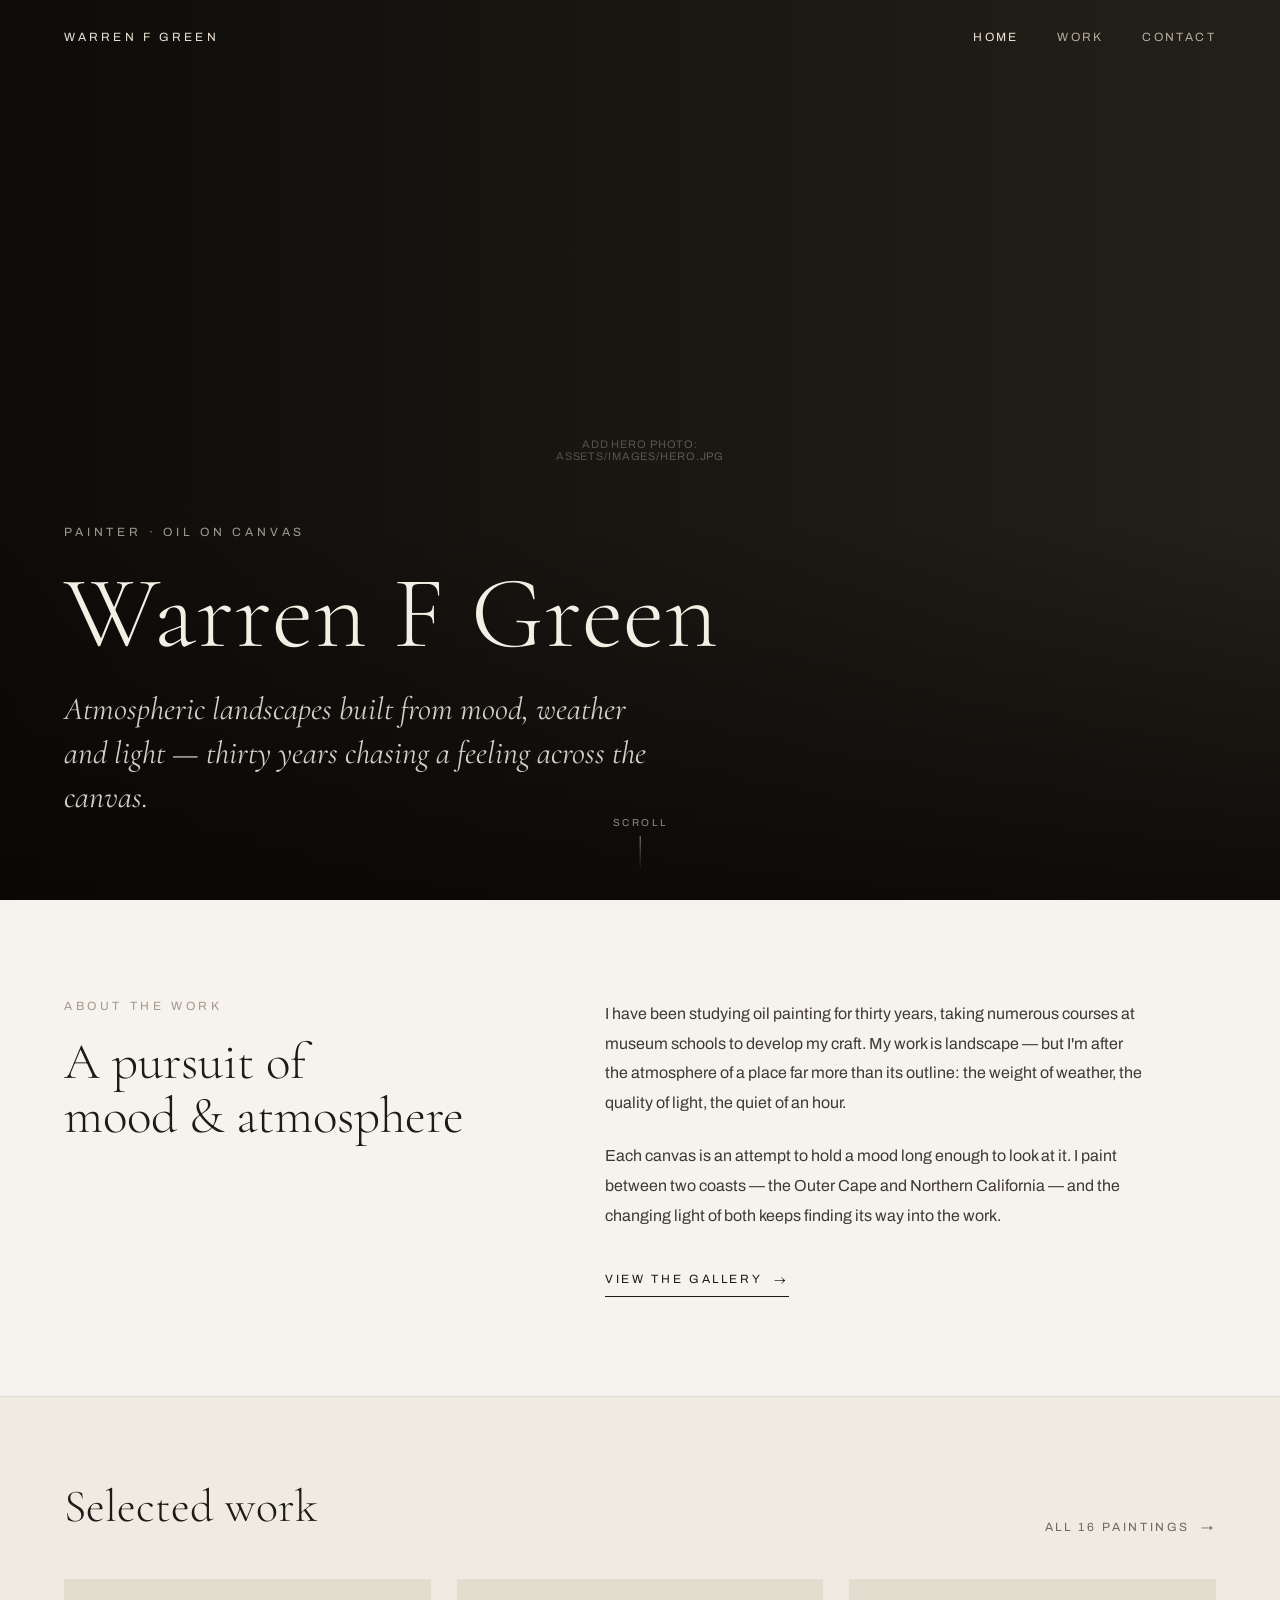
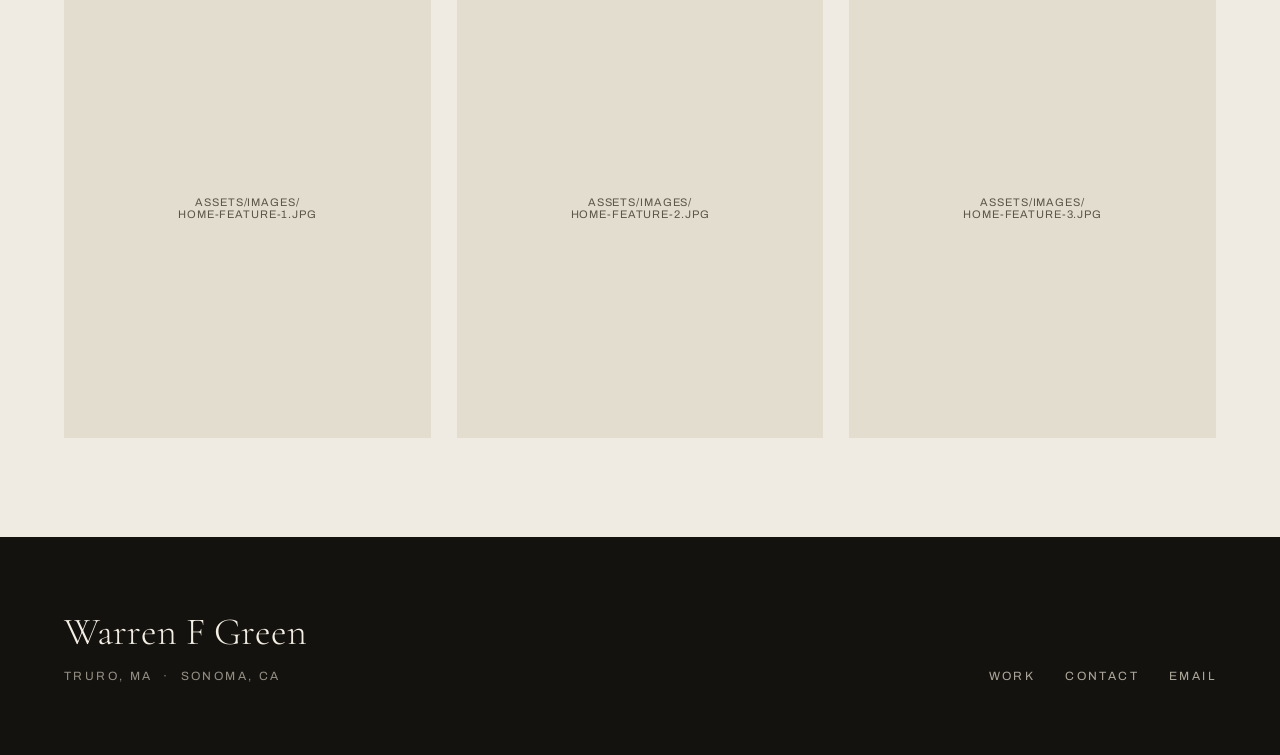
==== index.html @ 18994855 "Initial site" ====
<!DOCTYPE html>
<html lang="en">
<head>
<meta charset="utf-8">
<meta name="viewport" content="width=device-width, initial-scale=1">
<title>Warren F Green — Painter</title>
<meta name="description" content="Atmospheric oil landscape paintings by Warren F Green. Thirty years chasing mood, weather and light across the canvas.">
<link rel="preconnect" href="https://fonts.googleapis.com">
<link rel="preconnect" href="https://fonts.gstatic.com" crossorigin>
<link href="https://fonts.googleapis.com/css2?family=Cormorant+Garamond:ital,wght@0,300;0,400;0,500;1,400;1,500&family=Archivo:wght@400;500;600&display=swap" rel="stylesheet">
<link rel="stylesheet" href="css/style.css">
</head>
<body>

<!-- ===================== HERO ===================== -->
<section class="hero">
  <div class="photo-frame photo-frame--dark">
    <img class="photo" src="assets/images/hero.jpg" alt="Warren F Green, atmospheric oil landscape painting" onerror="this.closest('.photo-frame').classList.add('is-empty')">
    <span class="photo-hint">Add hero photo:<br>assets/images/hero.jpg</span>
  </div>
  <div class="hero-scrim-h"></div>
  <div class="hero-scrim-v"></div>

  <nav class="nav nav--overlay">
    <a href="index.html" class="nav-name">Warren&nbsp;F&nbsp;Green</a>
    <div class="nav-links">
      <a href="index.html" class="is-current">Home</a>
      <a href="gallery.html">Work</a>
      <a href="contact.html">Contact</a>
    </div>
  </nav>

  <div class="hero-copy">
    <div class="hero-kicker">Painter · Oil on canvas</div>
    <h1>Warren F Green</h1>
    <p>Atmospheric landscapes built from mood, weather and light — thirty years chasing a feeling across the canvas.</p>
  </div>

  <div class="scroll-cue">
    <span>Scroll</span>
    <span class="scroll-cue-line"></span>
  </div>
</section>

<!-- ===================== ABOUT ===================== -->
<section class="about">
  <div class="wrap">
    <div>
      <div class="about-kicker">About the work</div>
      <h2>A pursuit of<br>mood &amp; atmosphere</h2>
    </div>
    <div class="about-body">
      <p>I have been studying oil painting for thirty years, taking numerous courses at museum schools to develop my craft. My work is landscape — but I'm after the atmosphere of a place far more than its outline: the weight of weather, the quality of light, the quiet of an hour.</p>
      <p>Each canvas is an attempt to hold a mood long enough to look at it. I paint between two coasts — the Outer Cape and Northern California — and the changing light of both keeps finding its way into the work.</p>
      <a href="gallery.html" class="link-arrow">View the gallery <span class="glyph">&rarr;</span></a>
    </div>
  </div>
</section>

<!-- ===================== SELECTED WORK ===================== -->
<section class="selected">
  <div class="wrap">
    <div class="selected-head">
      <h2>Selected work</h2>
      <a href="gallery.html">All 16 paintings &nbsp;&rarr;</a>
    </div>
    <div class="selected-grid">
      <a href="gallery.html">
        <div class="photo-frame">
          <img class="photo" src="assets/images/home-feature-1.jpg" alt="Selected painting 1" onerror="this.closest('.photo-frame').classList.add('is-empty')">
          <span class="photo-hint">assets/images/<br>home-feature-1.jpg</span>
        </div>
      </a>
      <a href="gallery.html">
        <div class="photo-frame">
          <img class="photo" src="assets/images/home-feature-2.jpg" alt="Selected painting 2" onerror="this.closest('.photo-frame').classList.add('is-empty')">
          <span class="photo-hint">assets/images/<br>home-feature-2.jpg</span>
        </div>
      </a>
      <a href="gallery.html">
        <div class="photo-frame">
          <img class="photo" src="assets/images/home-feature-3.jpg" alt="Selected painting 3" onerror="this.closest('.photo-frame').classList.add('is-empty')">
          <span class="photo-hint">assets/images/<br>home-feature-3.jpg</span>
        </div>
      </a>
    </div>
  </div>
</section>

<!-- ===================== FOOTER ===================== -->
<footer class="site-footer">
  <div class="wrap">
    <div>
      <div class="footer-name">Warren F Green</div>
      <div class="footer-loc">Truro, MA&nbsp;&nbsp;·&nbsp;&nbsp;Sonoma, CA</div>
    </div>
    <div class="footer-links">
      <a href="gallery.html">Work</a>
      <a href="contact.html">Contact</a>
      <a href="mailto:wfgreen824@comcast.net">Email</a>
    </div>
  </div>
</footer>

</body>
</html>
---- css/style.css ----
/* Warren F Green — Painter portfolio
   Shared styles for index.html, gallery.html, contact.html */

:root {
  --paper: #F6F3EE;
  --paper-2: #EFEBE2;
  --ink: #1E1B16;
  --ink-soft: #3f3a30;
  --ink-soft-2: #5c5648;
  --label: #a39a89;
  --nav-muted: #6f685c;
  --near-black: #14120E;
  --scrim: 8, 7, 5;
  --cream: #F4EFE4;
  --cream-2: #E9E2D4;
  --placeholder-light: #e3ddd0;
  --placeholder-dark: #26221b;
  --serif: 'Cormorant Garamond', serif;
  --sans: 'Archivo', sans-serif;
}

* { box-sizing: border-box; }

html, body {
  margin: 0;
  padding: 0;
  background: var(--paper);
}

body {
  font-family: var(--sans);
  color: var(--ink);
}

::selection { background: var(--ink); color: var(--paper); }

a { text-decoration: none; color: inherit; }

img { max-width: 100%; display: block; }

.wrap { max-width: 1320px; margin: 0 auto; }

/* ===================== Photo placeholder frames =====================
   Point the <img> at a real file in assets/images/ and it displays
   automatically. Until that file exists, the frame shows a soft
   placeholder with the expected path so it's obvious what to add. */
.photo-frame {
  position: relative;
  overflow: hidden;
  background: var(--placeholder-light);
}
.photo-frame--dark { background: var(--placeholder-dark); }
.photo-frame .photo {
  width: 100%;
  height: 100%;
  object-fit: cover;
  display: block;
}
.photo-frame .photo-hint {
  display: none;
  position: absolute;
  inset: 0;
  align-items: center;
  justify-content: center;
  text-align: center;
  padding: 12px;
  font-size: 11px;
  letter-spacing: 0.08em;
  text-transform: uppercase;
  color: var(--ink-soft-2);
}
.photo-frame--dark .photo-hint { color: rgba(233, 226, 212, 0.55); }
.photo-frame.is-empty .photo { display: none; }
.photo-frame.is-empty .photo-hint { display: flex; }

/* ===================== Nav ===================== */
.nav {
  display: flex;
  align-items: center;
  justify-content: space-between;
  padding: 30px clamp(20px, 5vw, 72px);
  gap: 16px;
}
.nav-name {
  font-size: 12px;
  letter-spacing: 0.26em;
  text-transform: uppercase;
  white-space: nowrap;
}
.nav-links {
  display: flex;
  gap: clamp(18px, 3vw, 44px);
  font-size: 12px;
  letter-spacing: 0.2em;
  text-transform: uppercase;
  flex-wrap: wrap;
}

.nav--bar {
  border-bottom: 1px solid rgba(30, 27, 22, 0.1);
  position: sticky;
  top: 0;
  background: rgba(246, 243, 238, 0.92);
  backdrop-filter: blur(8px);
  z-index: 5;
}
.nav--bar .nav-name { color: var(--ink); }
.nav--bar .nav-links { color: var(--nav-muted); }
.nav--bar .nav-links a.is-current { color: var(--ink); }

.nav--overlay {
  position: absolute;
  top: 0; left: 0; right: 0;
  z-index: 3;
}
.nav--overlay .nav-name { color: var(--cream-2); }
.nav--overlay .nav-links { color: rgba(233, 226, 212, 0.72); }
.nav--overlay .nav-links a.is-current { color: var(--cream-2); }

/* ===================== Home: hero ===================== */
.hero {
  position: relative;
  height: 100vh;
  min-height: 680px;
  width: 100%;
  background: var(--near-black);
  overflow: hidden;
}
.hero .photo-frame {
  position: absolute;
  inset: 0;
  width: 100%;
  height: 100%;
}
.hero-scrim-h {
  position: absolute;
  inset: 0;
  background: linear-gradient(90deg, rgba(var(--scrim), 0.82) 0%, rgba(var(--scrim), 0.45) 46%, rgba(var(--scrim), 0.08) 100%);
  pointer-events: none;
}
.hero-scrim-v {
  position: absolute;
  inset: 0;
  background: linear-gradient(0deg, rgba(var(--scrim), 0.78) 0%, rgba(var(--scrim), 0) 42%);
  pointer-events: none;
}
.hero-copy {
  position: absolute;
  left: 0;
  bottom: 0;
  padding: 0 clamp(20px, 5vw, 72px) clamp(64px, 9vh, 104px);
  z-index: 3;
  max-width: 820px;
}
.hero-kicker {
  font-size: 12px;
  letter-spacing: 0.32em;
  text-transform: uppercase;
  color: rgba(233, 226, 212, 0.66);
  margin-bottom: 26px;
}
.hero-copy h1 {
  margin: 0;
  font-family: var(--serif);
  font-weight: 300;
  font-size: clamp(44px, 8vw, 104px);
  line-height: 0.95;
  letter-spacing: 0.01em;
  color: var(--cream);
}
.hero-copy p {
  margin: 24px 0 0;
  font-family: var(--serif);
  font-style: italic;
  font-weight: 400;
  font-size: clamp(20px, 2.6vw, 32px);
  line-height: 1.38;
  color: rgba(244, 239, 228, 0.86);
  max-width: 600px;
}
.scroll-cue {
  position: absolute;
  left: 50%;
  bottom: 30px;
  transform: translateX(-50%);
  z-index: 3;
  display: flex;
  flex-direction: column;
  align-items: center;
  gap: 8px;
  color: rgba(233, 226, 212, 0.6);
}
.scroll-cue span:first-child {
  font-size: 10px;
  letter-spacing: 0.26em;
  text-transform: uppercase;
}
.scroll-cue-line {
  display: block;
  width: 1px;
  height: 34px;
  background: linear-gradient(rgba(233, 226, 212, 0.6), rgba(233, 226, 212, 0));
  animation: scrollcue 2.4s ease-in-out infinite;
}
@keyframes scrollcue {
  0% { transform: translateY(0); opacity: 0.55; }
  50% { transform: translateY(7px); opacity: 1; }
  100% { transform: translateY(0); opacity: 0.55; }
}
@media (prefers-reduced-motion: reduce) {
  .scroll-cue-line { animation: none; }
}

/* ===================== Home: about ===================== */
.about {
  background: var(--paper);
  padding: clamp(64px, 11vh, 140px) clamp(20px, 5vw, 72px);
}
.about .wrap {
  display: grid;
  grid-template-columns: minmax(0, 0.85fr) minmax(0, 1.15fr);
  gap: clamp(32px, 7vw, 110px);
}
.about-kicker {
  font-size: 12px;
  letter-spacing: 0.3em;
  text-transform: uppercase;
  color: var(--label);
}
.about h2 {
  margin: 22px 0 0;
  font-family: var(--serif);
  font-weight: 300;
  font-size: clamp(30px, 4vw, 52px);
  line-height: 1.06;
  color: var(--ink);
}
.about-body { max-width: 540px; }
.about-body p {
  margin: 0;
  font-size: 16px;
  line-height: 1.85;
  color: var(--ink-soft);
}
.about-body p + p { margin-top: 24px; }
.link-arrow {
  display: inline-flex;
  align-items: center;
  gap: 12px;
  margin-top: 38px;
  font-size: 12px;
  letter-spacing: 0.22em;
  text-transform: uppercase;
  color: var(--ink);
  border-bottom: 1px solid var(--ink);
  padding-bottom: 6px;
}
.link-arrow .glyph { font-family: var(--serif); font-size: 18px; }

/* ===================== Home: selected work ===================== */
.selected {
  background: var(--paper-2);
  padding: clamp(56px, 9vh, 110px) clamp(20px, 5vw, 72px) clamp(64px, 11vh, 130px);
  border-top: 1px solid rgba(30, 27, 22, 0.08);
}
.selected-head {
  display: flex;
  align-items: flex-end;
  justify-content: space-between;
  flex-wrap: wrap;
  gap: 16px;
  margin-bottom: clamp(30px, 5vh, 54px);
}
.selected-head h2 {
  margin: 0;
  font-family: var(--serif);
  font-weight: 300;
  font-size: clamp(28px, 3.6vw, 46px);
  color: var(--ink);
}
.selected-head a {
  font-size: 12px;
  letter-spacing: 0.22em;
  text-transform: uppercase;
  color: var(--nav-muted);
}
.selected-grid {
  display: grid;
  grid-template-columns: repeat(3, 1fr);
  gap: clamp(14px, 2vw, 28px);
}
.selected-grid .photo-frame { aspect-ratio: 4 / 5; }

/* ===================== Footer ===================== */
.site-footer {
  background: var(--near-black);
  color: var(--cream-2);
  padding: clamp(48px, 8vh, 86px) clamp(20px, 5vw, 72px);
}
.site-footer .wrap {
  display: flex;
  align-items: flex-end;
  justify-content: space-between;
  flex-wrap: wrap;
  gap: 26px;
}
.footer-name {
  font-family: var(--serif);
  font-weight: 300;
  font-size: clamp(26px, 3vw, 40px);
  color: var(--cream);
}
.footer-loc {
  font-size: 12px;
  letter-spacing: 0.2em;
  text-transform: uppercase;
  color: rgba(233, 226, 212, 0.6);
  margin-top: 14px;
}
.footer-links {
  display: flex;
  gap: 30px;
  flex-wrap: wrap;
  font-size: 12px;
  letter-spacing: 0.2em;
  text-transform: uppercase;
  color: rgba(233, 226, 212, 0.72);
}

/* ===================== Gallery page ===================== */
.gallery-intro {
  padding: clamp(48px, 9vh, 104px) clamp(20px, 5vw, 72px) clamp(36px, 6vh, 64px);
  max-width: 1320px;
  margin: 0 auto;
}
.gallery-kicker {
  font-size: 12px;
  letter-spacing: 0.3em;
  text-transform: uppercase;
  color: var(--label);
}
.gallery-intro h1 {
  margin: 20px 0 0;
  font-family: var(--serif);
  font-weight: 300;
  font-size: clamp(36px, 6vw, 76px);
  line-height: 0.98;
  color: var(--ink);
}
.gallery-intro p {
  margin: 22px 0 0;
  max-width: 480px;
  font-size: 15px;
  line-height: 1.8;
  color: var(--ink-soft-2);
}
.gallery-main {
  padding: 0 clamp(20px, 5vw, 72px) clamp(72px, 12vh, 140px);
  max-width: 1320px;
  margin: 0 auto;
}
.gallery-grid {
  display: grid;
  grid-template-columns: repeat(auto-fill, minmax(240px, 1fr));
  gap: clamp(20px, 2.4vw, 40px);
}
.gallery-grid figure { margin: 0; }
.gallery-grid .photo-frame { aspect-ratio: 5 / 4; }
.gallery-grid figcaption {
  margin-top: 14px;
  font-family: var(--serif);
  font-style: italic;
  font-size: 18px;
  color: var(--ink);
}
.gallery-grid figcaption .tag {
  font-family: var(--sans);
  font-style: normal;
  font-size: 11px;
  letter-spacing: 0.14em;
  text-transform: uppercase;
  color: var(--label);
  margin-left: 8px;
}

/* ===================== Contact page ===================== */
.contact-main {
  flex: 1;
  display: grid;
  grid-template-columns: minmax(0, 1fr) minmax(0, 1fr);
  min-height: 0;
}
.contact-photo {
  position: relative;
  min-height: 360px;
}
.contact-photo .photo-frame { position: absolute; inset: 0; }
.contact-photo-scrim {
  position: absolute;
  inset: 0;
  background: linear-gradient(0deg, rgba(var(--scrim), 0.55) 0%, rgba(var(--scrim), 0) 55%);
  pointer-events: none;
}
.contact-photo-quote {
  position: absolute;
  left: 0;
  bottom: 0;
  padding: 36px clamp(20px, 4vw, 52px);
  pointer-events: none;
  font-family: var(--serif);
  font-style: italic;
  font-size: clamp(19px, 2vw, 26px);
  color: rgba(244, 239, 228, 0.9);
}
.contact-side {
  padding: clamp(48px, 9vh, 110px) clamp(24px, 6vw, 96px);
  display: flex;
  flex-direction: column;
  justify-content: center;
}
.contact-kicker {
  font-size: 12px;
  letter-spacing: 0.3em;
  text-transform: uppercase;
  color: var(--label);
}
.contact-side h1 {
  margin: 20px 0 0;
  font-family: var(--serif);
  font-weight: 300;
  font-size: clamp(34px, 5vw, 64px);
  line-height: 1.0;
  color: var(--ink);
}
.contact-side > p {
  margin: 24px 0 0;
  max-width: 420px;
  font-size: 15.5px;
  line-height: 1.8;
  color: var(--ink-soft-2);
}
.contact-fields {
  margin-top: clamp(32px, 6vh, 56px);
  display: flex;
  flex-direction: column;
  gap: 28px;
}
.contact-field-label {
  font-size: 11px;
  letter-spacing: 0.24em;
  text-transform: uppercase;
  color: var(--label);
  margin-bottom: 10px;
}
.contact-field-value {
  font-family: var(--serif);
  font-size: clamp(22px, 2.6vw, 32px);
  color: var(--ink);
}
a.contact-field-value {
  border-bottom: 1px solid rgba(30, 27, 22, 0.25);
  padding-bottom: 3px;
  display: inline-block;
}
.contact-studios {
  font-family: var(--serif);
  font-size: clamp(19px, 2.2vw, 26px);
  color: var(--ink);
  line-height: 1.5;
}
.contact-cta {
  margin-top: clamp(32px, 6vh, 56px);
  align-self: flex-start;
  display: inline-flex;
  align-items: center;
  gap: 12px;
  background: var(--ink);
  color: var(--cream);
  padding: 16px 30px;
  font-size: 12px;
  letter-spacing: 0.22em;
  text-transform: uppercase;
}
.contact-cta .glyph { font-family: var(--serif); font-size: 17px; }

.footer--simple .wrap {
  display: flex;
  align-items: center;
  justify-content: space-between;
  flex-wrap: wrap;
  gap: 20px;
}

/* ===================== Mobile ===================== */
@media (max-width: 900px) {
  .about .wrap { grid-template-columns: 1fr; }
  .selected-grid { grid-template-columns: repeat(2, 1fr); }
  .contact-main { grid-template-columns: 1fr; }
  .contact-photo { min-height: 280px; }
}

@media (max-width: 560px) {
  .selected-grid { grid-template-columns: 1fr; }
  .nav { padding: 22px 20px; }
  .nav-links { gap: 16px; }
  .hero { min-height: 560px; }
  .site-footer .wrap,
  .footer--simple .wrap { flex-direction: column; align-items: flex-start; }
}
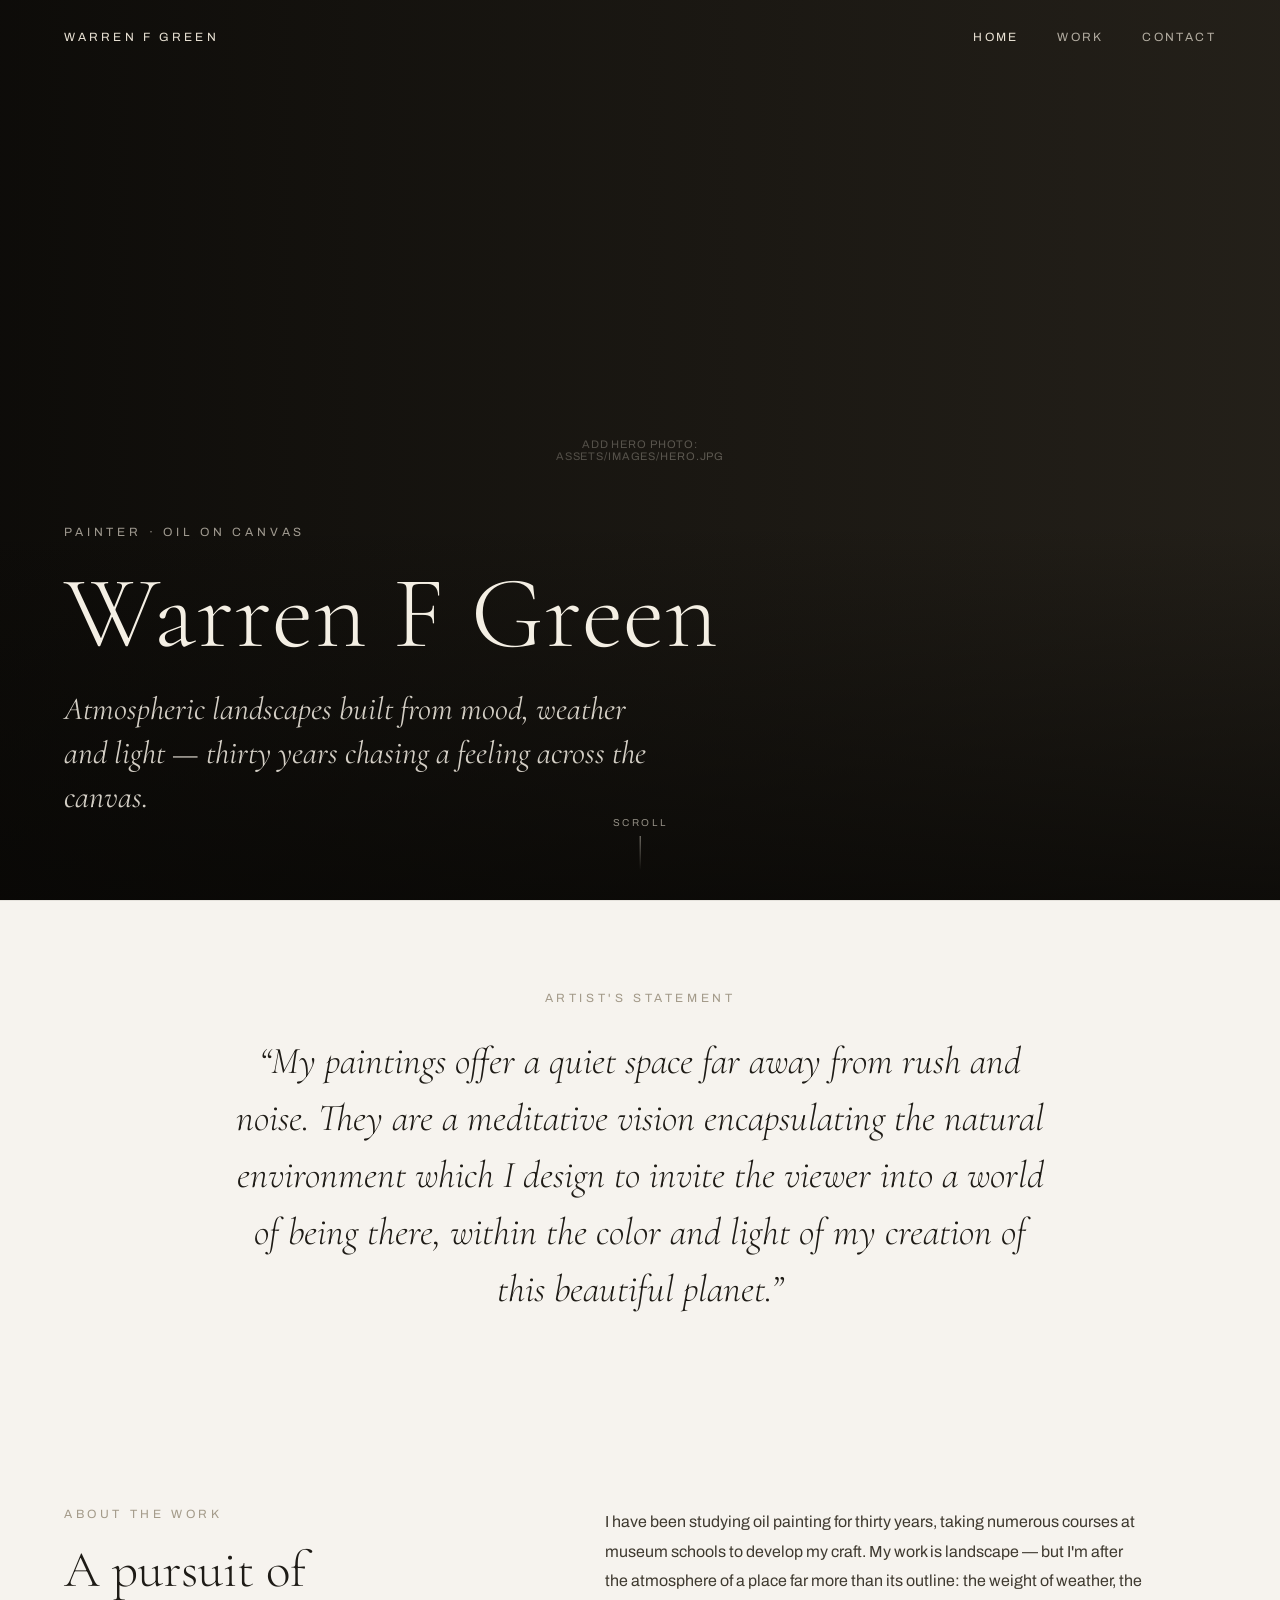
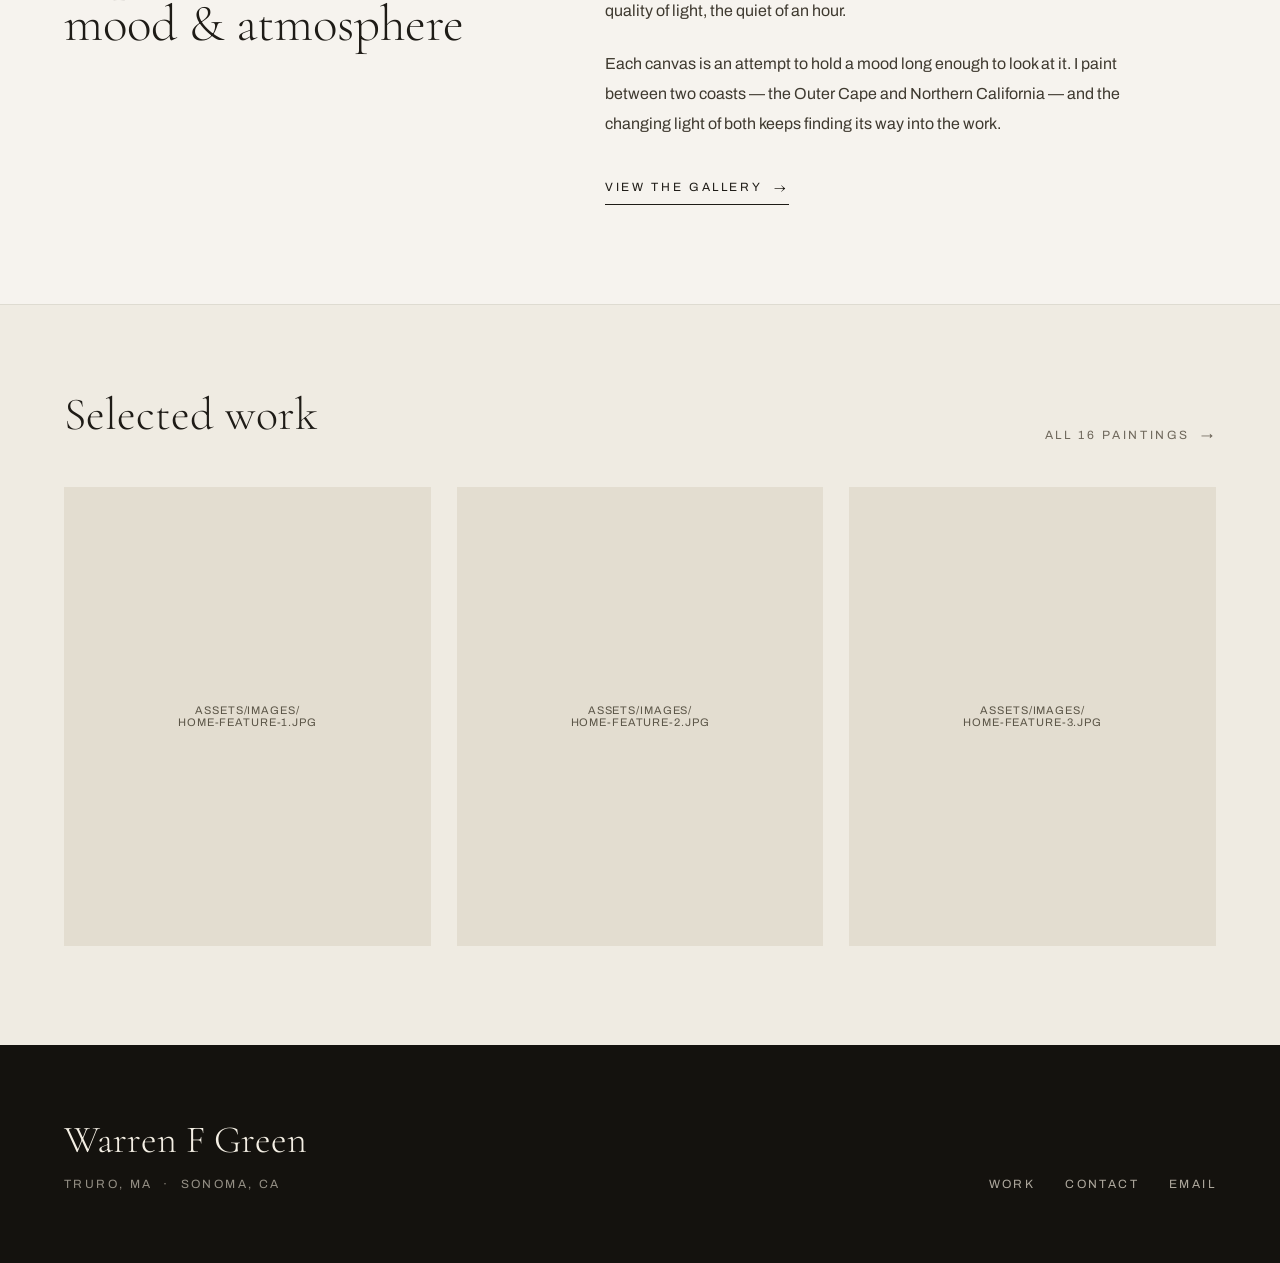
==== commit 8eeea5d4: "Add artist's statement section to home page Co-Authored-By: Claude Opus 4.8 (1M context) <noreply@an" ====
--- a/index.html
+++ b/index.html
@@ -39,6 +39,14 @@
   <div class="scroll-cue">
     <span>Scroll</span>
     <span class="scroll-cue-line"></span>
+  </div>
+</section>
+
+<!-- ===================== ARTIST'S STATEMENT ===================== -->
+<section class="statement">
+  <div class="wrap">
+    <div class="statement-kicker">Artist's statement</div>
+    <p>&ldquo;My paintings offer a quiet space far away from rush and noise. They are a meditative vision encapsulating the natural environment which I design to invite the viewer into a world of being there, within the color and light of my creation of this beautiful planet.&rdquo;</p>
   </div>
 </section>
 
--- a/css/style.css
+++ b/css/style.css
@@ -211,6 +211,31 @@
   .scroll-cue-line { animation: none; }
 }
 
+/* ===================== Home: artist's statement ===================== */
+.statement {
+  background: var(--paper);
+  padding: clamp(56px, 10vh, 116px) clamp(20px, 6vw, 96px);
+  border-top: 1px solid rgba(30, 27, 22, 0.08);
+  text-align: center;
+}
+.statement .wrap { max-width: 820px; }
+.statement-kicker {
+  font-size: 12px;
+  letter-spacing: 0.3em;
+  text-transform: uppercase;
+  color: var(--label);
+  margin-bottom: 28px;
+}
+.statement p {
+  margin: 0;
+  font-family: var(--serif);
+  font-style: italic;
+  font-weight: 300;
+  font-size: clamp(22px, 3.2vw, 38px);
+  line-height: 1.5;
+  color: var(--ink);
+}
+
 /* ===================== Home: about ===================== */
 .about {
   background: var(--paper);
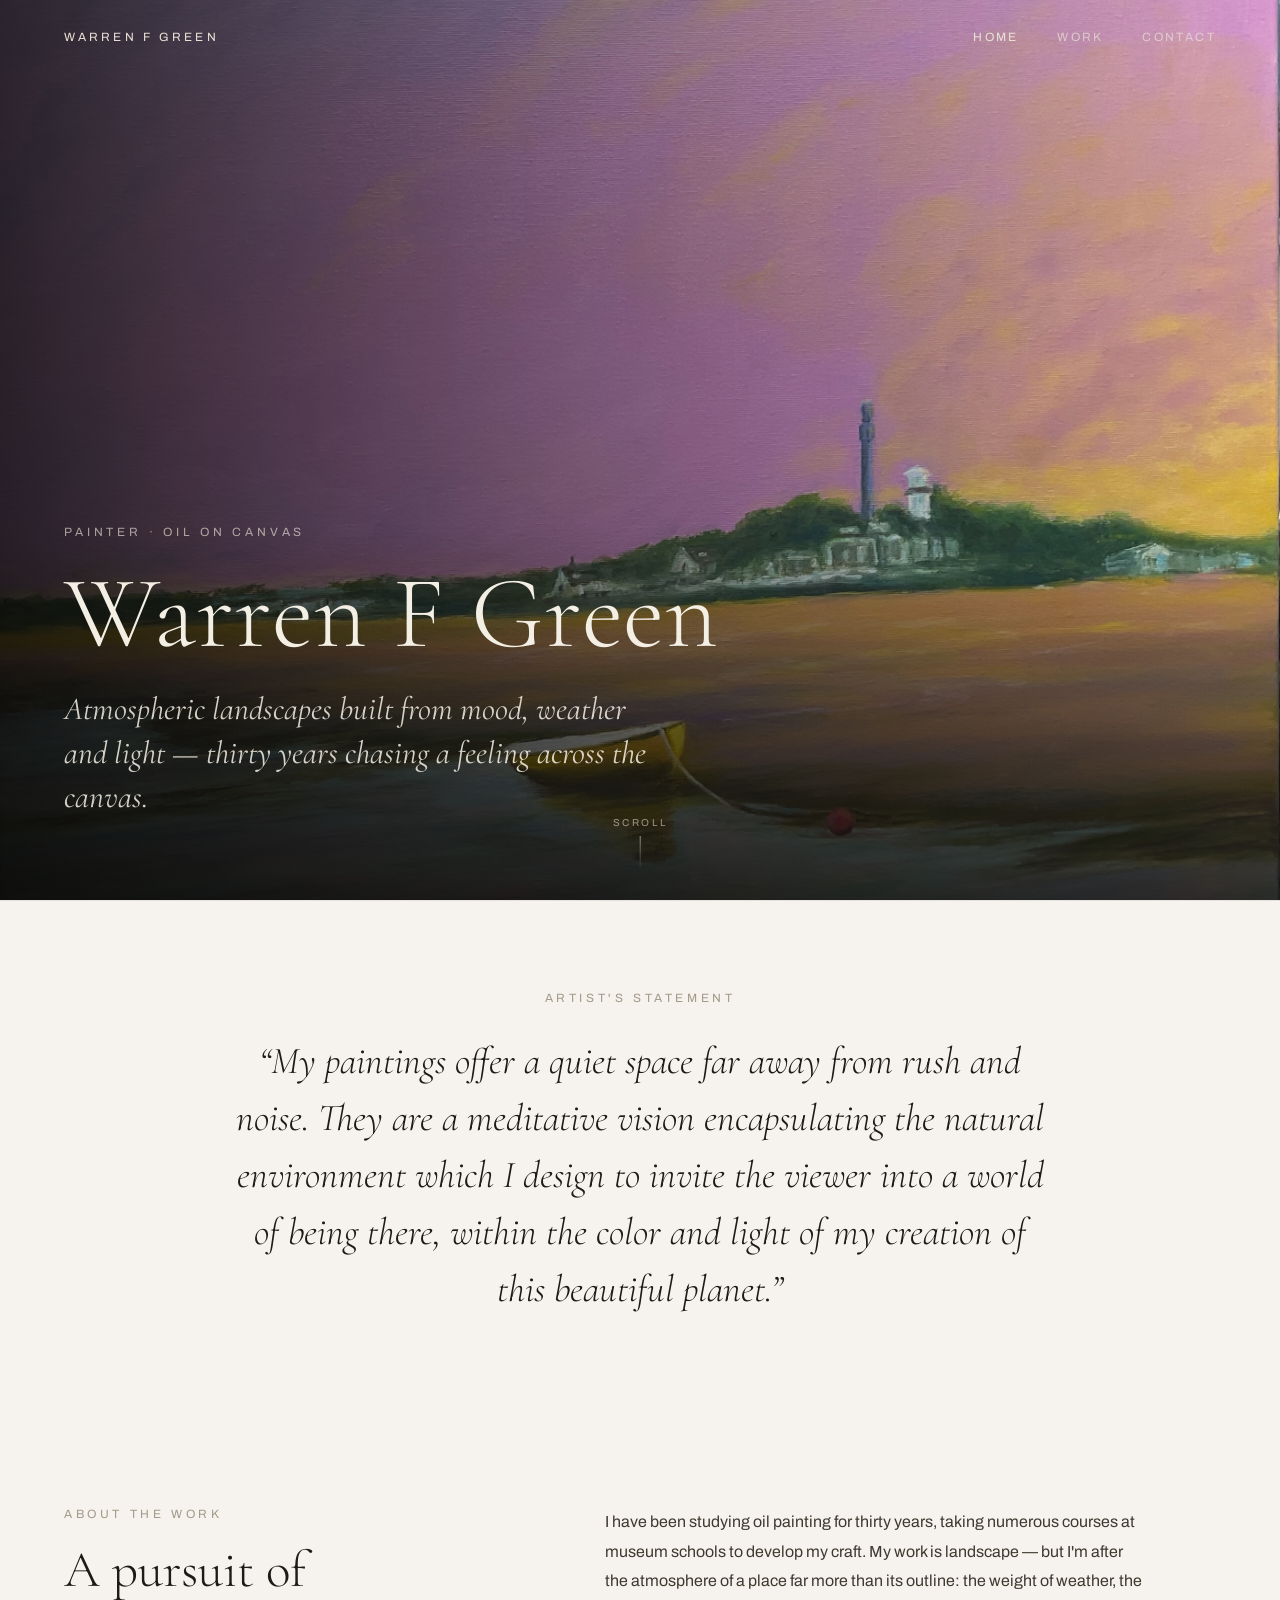
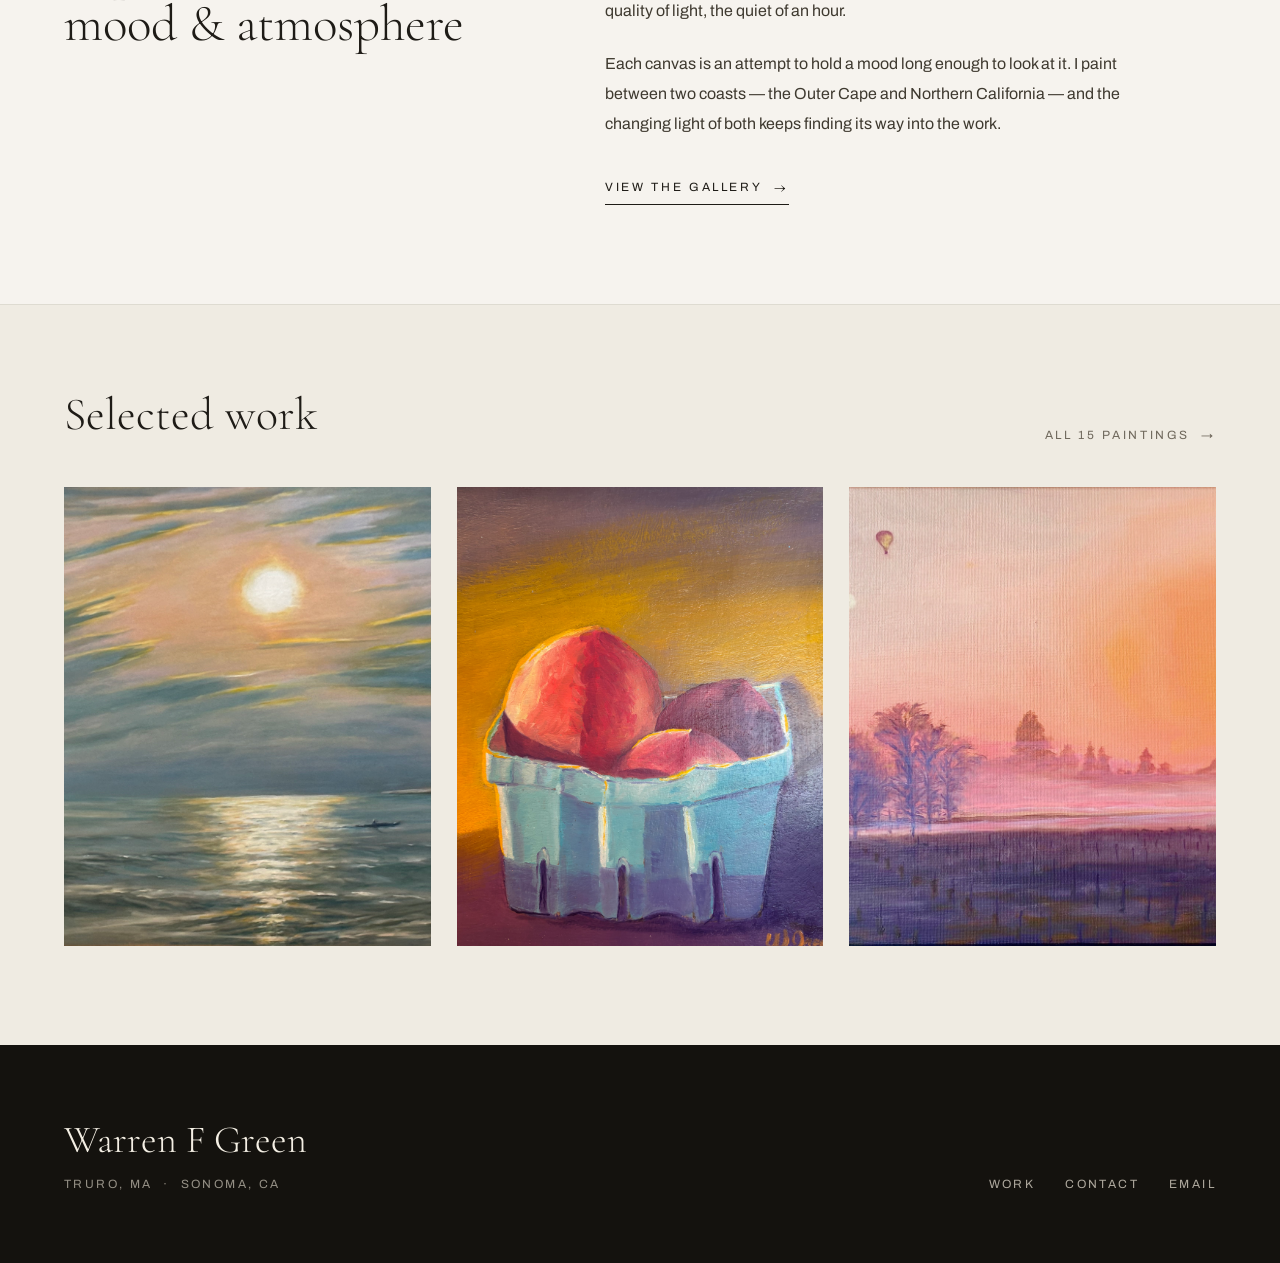
==== commit f1bf680b: "Wire real paintings into hero and gallery Point hero, home features, and all gallery figures at the " ====
--- a/index.html
+++ b/index.html
@@ -15,8 +15,8 @@
 <!-- ===================== HERO ===================== -->
 <section class="hero">
   <div class="photo-frame photo-frame--dark">
-    <img class="photo" src="assets/images/hero.jpg" alt="Warren F Green, atmospheric oil landscape painting" onerror="this.closest('.photo-frame').classList.add('is-empty')">
-    <span class="photo-hint">Add hero photo:<br>assets/images/hero.jpg</span>
+    <img class="photo" src="assets/images/Sun%20Setting%20into%20Fog.jpeg" alt="Sun Setting into Fog — atmospheric oil landscape painting by Warren F Green" onerror="this.closest('.photo-frame').classList.add('is-empty')">
+    <span class="photo-hint">Sun Setting into Fog</span>
   </div>
   <div class="hero-scrim-h"></div>
   <div class="hero-scrim-v"></div>
@@ -70,25 +70,25 @@
   <div class="wrap">
     <div class="selected-head">
       <h2>Selected work</h2>
-      <a href="gallery.html">All 16 paintings &nbsp;&rarr;</a>
+      <a href="gallery.html">All 15 paintings &nbsp;&rarr;</a>
     </div>
     <div class="selected-grid">
       <a href="gallery.html">
         <div class="photo-frame">
-          <img class="photo" src="assets/images/home-feature-1.jpg" alt="Selected painting 1" onerror="this.closest('.photo-frame').classList.add('is-empty')">
-          <span class="photo-hint">assets/images/<br>home-feature-1.jpg</span>
+          <img class="photo" src="assets/images/Crossing%20the%20Bay.jpeg" alt="Crossing the Bay — landscape painting by Warren F Green" onerror="this.closest('.photo-frame').classList.add('is-empty')">
+          <span class="photo-hint">Crossing the Bay</span>
         </div>
       </a>
       <a href="gallery.html">
         <div class="photo-frame">
-          <img class="photo" src="assets/images/home-feature-2.jpg" alt="Selected painting 2" onerror="this.closest('.photo-frame').classList.add('is-empty')">
-          <span class="photo-hint">assets/images/<br>home-feature-2.jpg</span>
+          <img class="photo" src="assets/images/Peach%20Light.jpeg" alt="Peach Light — landscape painting by Warren F Green" onerror="this.closest('.photo-frame').classList.add('is-empty')">
+          <span class="photo-hint">Peach Light</span>
         </div>
       </a>
       <a href="gallery.html">
         <div class="photo-frame">
-          <img class="photo" src="assets/images/home-feature-3.jpg" alt="Selected painting 3" onerror="this.closest('.photo-frame').classList.add('is-empty')">
-          <span class="photo-hint">assets/images/<br>home-feature-3.jpg</span>
+          <img class="photo" src="assets/images/Vineyard%20Sunrise%20in%20Winter.jpeg" alt="Vineyard Sunrise in Winter — landscape painting by Warren F Green" onerror="this.closest('.photo-frame').classList.add('is-empty')">
+          <span class="photo-hint">Vineyard Sunrise in Winter</span>
         </div>
       </a>
     </div>
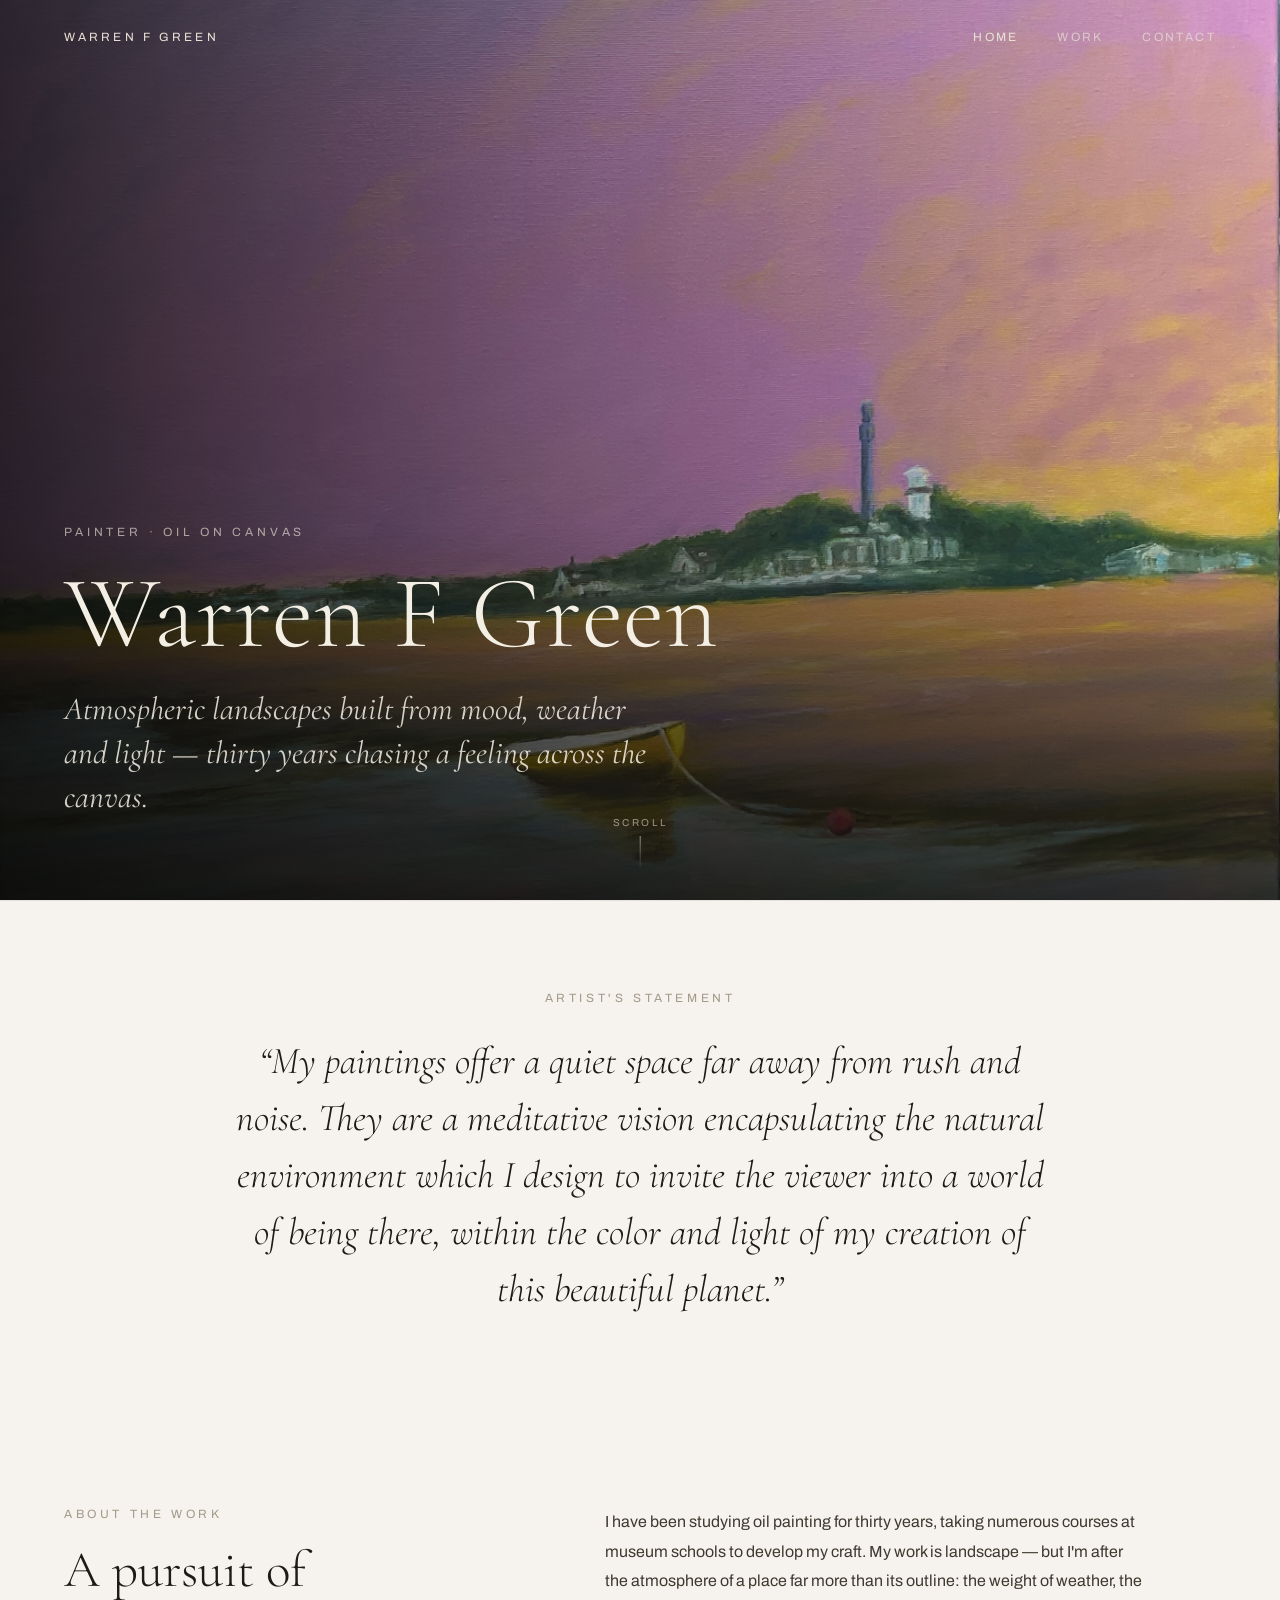
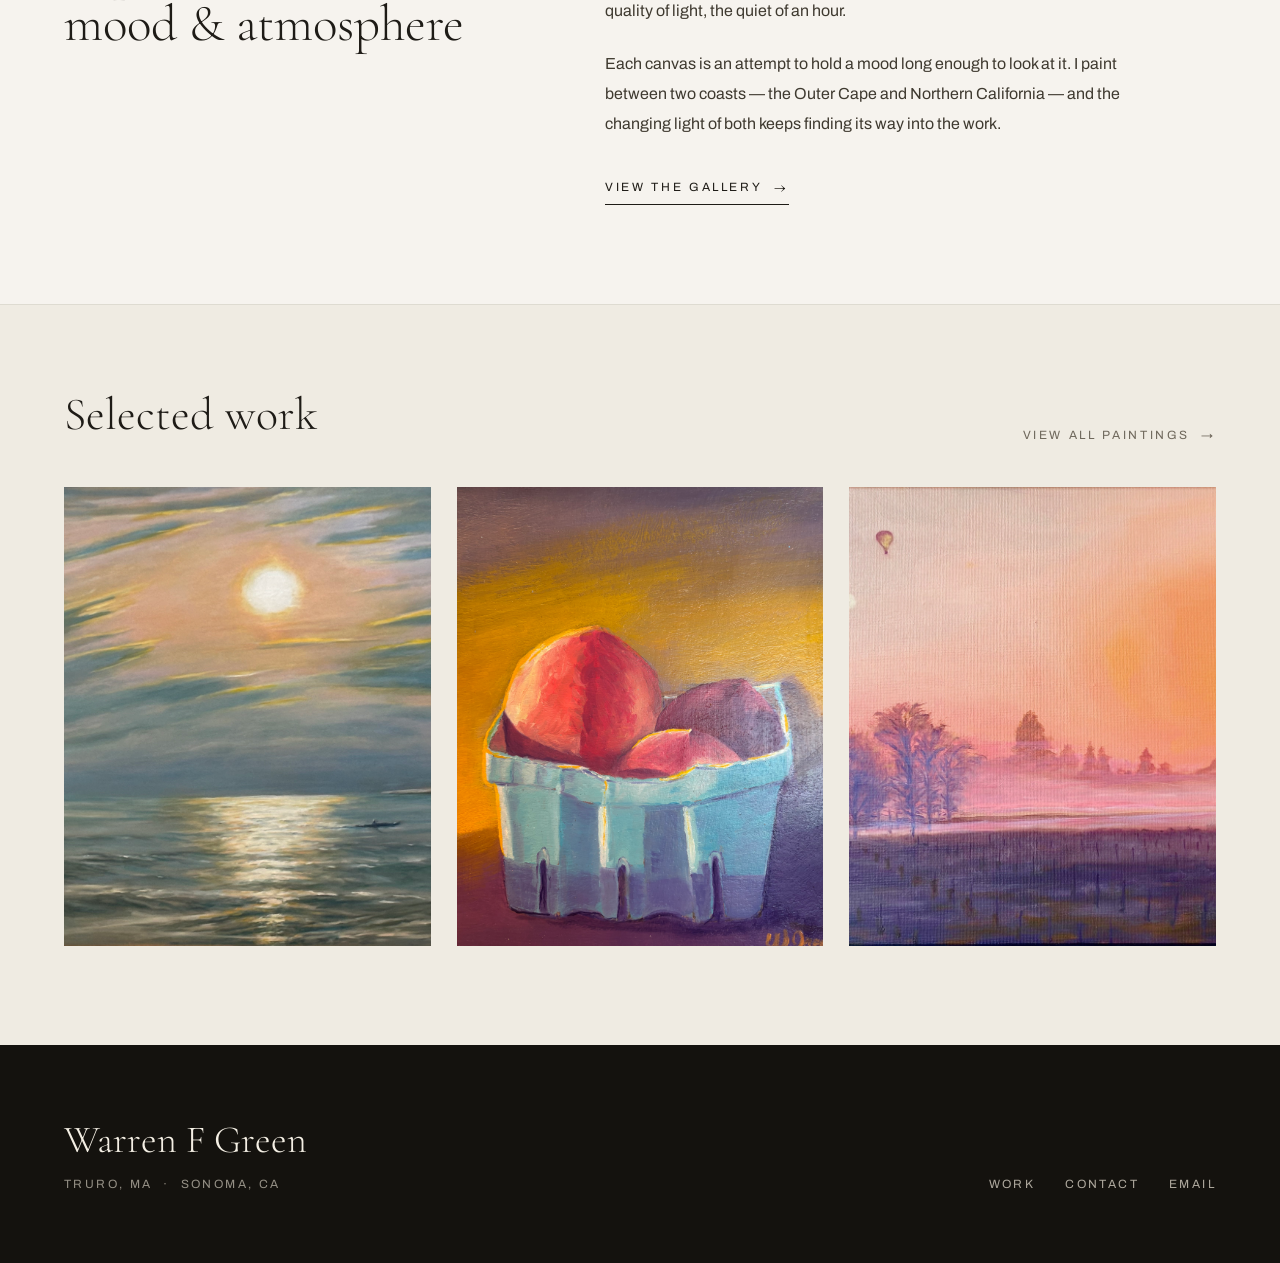
==== commit fd46a9d8: "Home: open selected work in lightbox; relabel gallery link Selected-work thumbnails now expand full-" ====
--- a/index.html
+++ b/index.html
@@ -70,27 +70,21 @@
   <div class="wrap">
     <div class="selected-head">
       <h2>Selected work</h2>
-      <a href="gallery.html">All 15 paintings &nbsp;&rarr;</a>
+      <a href="gallery.html">View all paintings &nbsp;&rarr;</a>
     </div>
     <div class="selected-grid">
-      <a href="gallery.html">
-        <div class="photo-frame">
-          <img class="photo" src="assets/images/Crossing%20the%20Bay.jpeg" alt="Crossing the Bay — landscape painting by Warren F Green" onerror="this.closest('.photo-frame').classList.add('is-empty')">
-          <span class="photo-hint">Crossing the Bay</span>
-        </div>
-      </a>
-      <a href="gallery.html">
-        <div class="photo-frame">
-          <img class="photo" src="assets/images/Peach%20Light.jpeg" alt="Peach Light — landscape painting by Warren F Green" onerror="this.closest('.photo-frame').classList.add('is-empty')">
-          <span class="photo-hint">Peach Light</span>
-        </div>
-      </a>
-      <a href="gallery.html">
-        <div class="photo-frame">
-          <img class="photo" src="assets/images/Vineyard%20Sunrise%20in%20Winter.jpeg" alt="Vineyard Sunrise in Winter — landscape painting by Warren F Green" onerror="this.closest('.photo-frame').classList.add('is-empty')">
-          <span class="photo-hint">Vineyard Sunrise in Winter</span>
-        </div>
-      </a>
+      <div class="photo-frame">
+        <img class="photo" src="assets/images/Crossing%20the%20Bay.jpeg" alt="Crossing the Bay — landscape painting by Warren F Green" onerror="this.closest('.photo-frame').classList.add('is-empty')">
+        <span class="photo-hint">Crossing the Bay</span>
+      </div>
+      <div class="photo-frame">
+        <img class="photo" src="assets/images/Peach%20Light.jpeg" alt="Peach Light — landscape painting by Warren F Green" onerror="this.closest('.photo-frame').classList.add('is-empty')">
+        <span class="photo-hint">Peach Light</span>
+      </div>
+      <div class="photo-frame">
+        <img class="photo" src="assets/images/Vineyard%20Sunrise%20in%20Winter.jpeg" alt="Vineyard Sunrise in Winter — landscape painting by Warren F Green" onerror="this.closest('.photo-frame').classList.add('is-empty')">
+        <span class="photo-hint">Vineyard Sunrise in Winter</span>
+      </div>
     </div>
   </div>
 </section>
@@ -110,5 +104,56 @@
   </div>
 </footer>
 
+<!-- ===================== Lightbox ===================== -->
+<div class="lightbox" id="lightbox" role="dialog" aria-modal="true" aria-label="Enlarged painting">
+  <button class="lightbox-close" id="lightboxClose" aria-label="Close">&times;</button>
+  <figure class="lightbox-figure">
+    <img class="lightbox-img" id="lightboxImg" src="" alt="">
+    <figcaption class="lightbox-caption" id="lightboxCaption"></figcaption>
+  </figure>
+</div>
+
+<script>
+(function () {
+  var lightbox = document.getElementById('lightbox');
+  var lbImg = document.getElementById('lightboxImg');
+  var lbCaption = document.getElementById('lightboxCaption');
+  var closeBtn = document.getElementById('lightboxClose');
+
+  function open(src, alt, caption) {
+    lbImg.setAttribute('src', src);
+    lbImg.setAttribute('alt', alt || '');
+    lbCaption.textContent = caption || '';
+    lightbox.classList.add('is-open');
+    document.body.style.overflow = 'hidden';
+  }
+
+  function close() {
+    lightbox.classList.remove('is-open');
+    document.body.style.overflow = '';
+    lbImg.setAttribute('src', '');
+  }
+
+  document.querySelectorAll('.selected-grid .photo-frame').forEach(function (frame) {
+    var img = frame.querySelector('.photo');
+    var hint = frame.querySelector('.photo-hint');
+    if (!img) return;
+    frame.addEventListener('click', function () {
+      if (frame.classList.contains('is-empty')) return;
+      var caption = hint ? hint.textContent.trim() : '';
+      open(img.getAttribute('src'), img.getAttribute('alt'), caption);
+    });
+  });
+
+  closeBtn.addEventListener('click', close);
+  lightbox.addEventListener('click', function (e) {
+    if (e.target === lightbox || e.target.classList.contains('lightbox-figure')) close();
+  });
+  document.addEventListener('keydown', function (e) {
+    if (e.key === 'Escape' && lightbox.classList.contains('is-open')) close();
+  });
+})();
+</script>
+
 </body>
 </html>
--- a/css/style.css
+++ b/css/style.css
@@ -532,3 +532,63 @@
   .site-footer .wrap,
   .footer--simple .wrap { flex-direction: column; align-items: flex-start; }
 }
+
+/* ===================== Gallery lightbox ===================== */
+.gallery-grid .photo-frame,
+.selected-grid .photo-frame { cursor: zoom-in; }
+
+.lightbox {
+  position: fixed;
+  inset: 0;
+  z-index: 1000;
+  display: none;
+  align-items: center;
+  justify-content: center;
+  padding: clamp(20px, 5vw, 64px);
+  background: rgba(var(--scrim), 0.92);
+  opacity: 0;
+  transition: opacity 0.28s ease;
+  cursor: zoom-out;
+}
+.lightbox.is-open { display: flex; opacity: 1; }
+
+.lightbox-figure {
+  margin: 0;
+  max-width: 100%;
+  max-height: 100%;
+  display: flex;
+  flex-direction: column;
+  align-items: center;
+  gap: 18px;
+}
+.lightbox-img {
+  max-width: 100%;
+  max-height: 82vh;
+  object-fit: contain;
+  box-shadow: 0 30px 80px rgba(0, 0, 0, 0.5);
+  background: var(--placeholder-dark);
+}
+.lightbox-caption {
+  font-family: var(--serif);
+  font-style: italic;
+  font-size: clamp(16px, 2.4vw, 24px);
+  color: var(--cream);
+  text-align: center;
+  letter-spacing: 0.01em;
+}
+.lightbox-close {
+  position: fixed;
+  top: 22px;
+  right: 26px;
+  width: 44px;
+  height: 44px;
+  border: 0;
+  border-radius: 50%;
+  background: rgba(244, 239, 228, 0.12);
+  color: var(--cream);
+  font-size: 26px;
+  line-height: 1;
+  cursor: pointer;
+  transition: background 0.2s ease;
+}
+.lightbox-close:hover { background: rgba(244, 239, 228, 0.24); }
